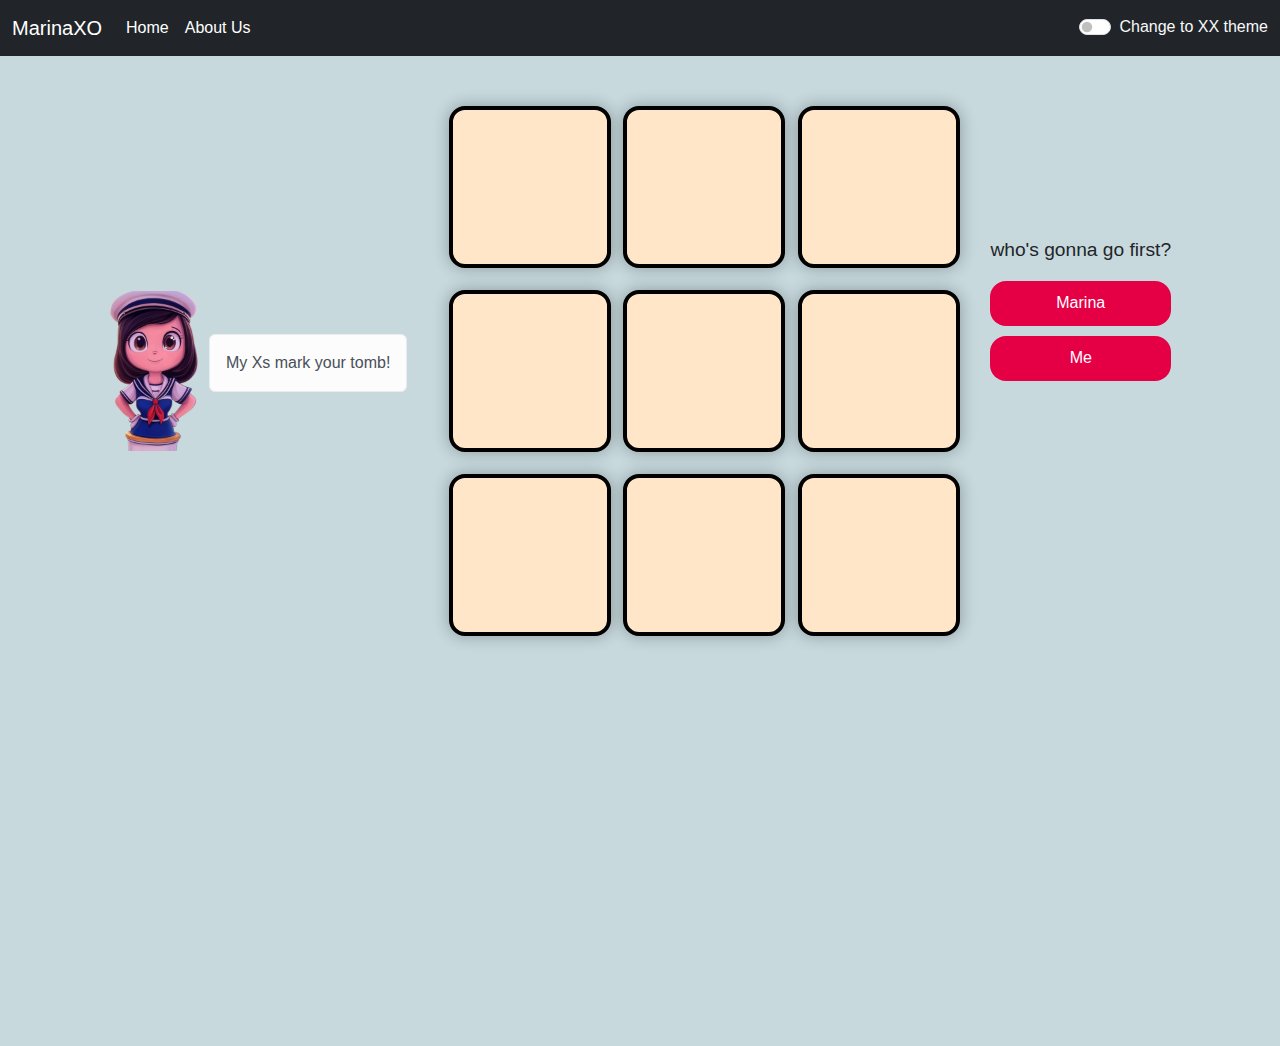
==== index.html @ 4b6fe7fc "secound" ====
<!DOCTYPE html>
<html lang="en">
<head>
    <meta charset="UTF-8">
    <meta name="viewport" content="width=device-width, initial-scale=1.0">
    <title>MarinaXO</title>
</head>
<link rel="stylesheet" href="style.css">
<link href="https://cdn.jsdelivr.net/npm/bootstrap@5.3.3/dist/css/bootstrap.min.css" rel="stylesheet" integrity="sha384-QWTKZyjpPEjISv5WaRU9OFeRpok6YctnYmDr5pNlyT2bRjXh0JMhjY6hW+ALEwIH" crossorigin="anonymous">
<body>
    <nav class="navbar navbar-expand-lg navbar-dark  bg-dark">
        <div class="container-fluid">
          <a class="navbar-brand" href="#">MarinaXO</a>
          <button class="navbar-toggler" type="button" data-bs-toggle="collapse" data-bs-target="#navbarSupportedContent" aria-controls="navbarSupportedContent" aria-expanded="false" aria-label="Toggle navigation">
            <span class="navbar-toggler-icon"></span>
          </button>
          <div class="collapse navbar-collapse" id="navbarSupportedContent">
            <ul class="navbar-nav me-auto mb-2 mb-lg-0">
              <li class="nav-item">
                <a class="nav-link active" aria-current="page" href="">Home</a>
              </li>
              <li class="nav-item">
                <a class="nav-link active" aria-current="page" href="#">About Us</a>
              </li>
            </ul>
            <div class="themebutton"><div class="form-check form-switch text-light ">
                <input class="form-check-input" type="checkbox" role="switch" id="flexSwitchCheckDefault">
                <label class="form-check-label " for="flexSwitchCheckDefault">Change to XX theme</label>
              </div>
            </div>
          </div>
          
        </div>
        
      </nav>
      <div class="body">
        <div class="container">
            <img class="image" src="image1.png" alt="">
            <div  class="alert alert-light" role="alert">
              
               
            </div>
            
            <div class="playarea">
            
                <button id="box" class="box0"></button>
                <button id="box" class="box1"></button>
                <button id="box" class="box2"></button>
                <button id="box" class="box3"></button>
                <button id="box" class="box4"></button>
                <button id="box" class="box5"></button>
                <button id="box" class="box6"></button>
                <button id="box" class="box7"></button>
                <button id="box" class="box8"></button>
        </div>
              <div class="turndecide">
              <p class="headingturn"> who's gonna go first?</p>
              <button class="computer">Marina</button>
              <button class="me">Me</button>
            </div>
            <div class="resultarea">
              <p class="result"></p>
              <button class="playagain">play again</button>
            </div>
    </div>
   
</div>


<script src="script.js"></script>
<script src="bestmoveX.js"></script>
<script src="bestmoveO.js"></script>
<script src="dialogues.js"></script>
<script src="https://cdn.jsdelivr.net/npm/bootstrap@5.3.3/dist/js/bootstrap.bundle.min.js" integrity="sha384-YvpcrYf0tY3lHB60NNkmXc5s9fDVZLESaAA55NDzOxhy9GkcIdslK1eN7N6jIeHz" crossorigin="anonymous"></script>
</body>
</html>
---- style.css ----
*{
    margin: 0;
    padding: 0;
    font-family: 'Trebuchet MS', 'Lucida Sans Unicode', 'Lucida Grande', 'Lucida Sans', Arial, sans-serif;
     
}

.body {
   background-color: #C7D9DD;
   height: 110vh;
   
}
.container{
    
    height: 70vh;
    /* border: 1px solid black; */
    justify-content: center;
    align-items: center;
    display: flex;
    flex-wrap: wrap;
}

.playarea{
    height: 60vmin;
    /* border: 1px solid black; */
    width: 60vmin;
    display: flex;
    flex-wrap: wrap;
    justify-content: center;
    align-items: center;
    gap: 1.4vmin;
    /* position: relative; */
}


 #box{
    height: 18vmin;
    width: 18vmin;
    border: 4px solid black;
    border-radius: 1rem;
    background-color:#FFE6C9;
    box-shadow: 0 0 1rem rgba(0,0,0,0.3);
    font-size: 10vmin;
    color: #b0413e;
    justify-content: center;
    align-items: center;
    display: flex;
    font-weight: 1000;

} 
.image{
    /* height: 1%; */
    width: 10vh;
    margin-right: 10px;
    margin-bottom: 0;
    /* position: absolute;
    top: 10vh; */
}
.turndecide{
    /* border: 1px solid black; */
    height: 30vmin;
    /* width: 18vmin; */
    margin-left: 1rem;
    display: block;
    align-items: center;
    justify-self: center;
}
.headingturn{
   font-size: larger;
}
.computer,.me{
    height: 5vh;
    width: 100%;
    margin-bottom: 10px;
    border-radius: 1rem;
    background-color:#E50046 ;
    color: #fff;
    border: none;
    /* font-size: x-large; */
    
}
.alert
{
    max-width: 15rem;
    margin-right: 3vmin;
}
.resultarea{
   
    margin: 0;
    padding: 0;
    font-size: xx-large;
    color: green;
    justify-content: center;
    align-items: center;
    display: none;
}
.playagain{
background-color: #E50046;
color: white;
border-radius: 1rem;
text-transform: capitalize;
height: 7vh;
width: 30vh;
border: 0;

}
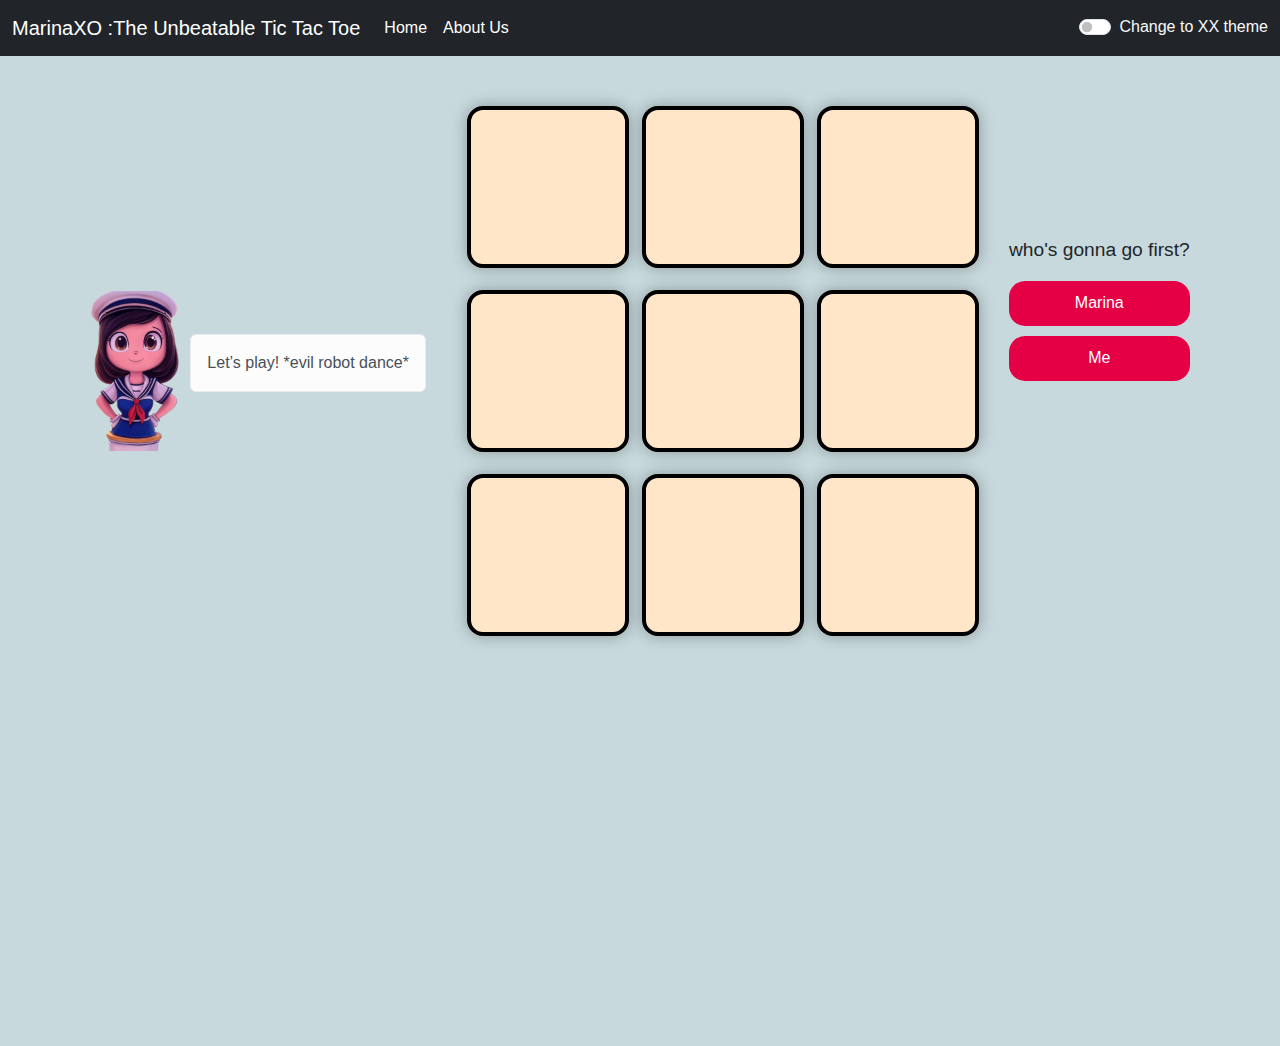
==== commit 1a565c31: "changes" ====
--- a/index.html
+++ b/index.html
@@ -10,7 +10,7 @@
 <body>
     <nav class="navbar navbar-expand-lg navbar-dark  bg-dark">
         <div class="container-fluid">
-          <a class="navbar-brand" href="#">MarinaXO</a>
+          <a class="navbar-brand" href="">MarinaXO :The Unbeatable Tic Tac Toe</a>
           <button class="navbar-toggler" type="button" data-bs-toggle="collapse" data-bs-target="#navbarSupportedContent" aria-controls="navbarSupportedContent" aria-expanded="false" aria-label="Toggle navigation">
             <span class="navbar-toggler-icon"></span>
           </button>
@@ -20,7 +20,7 @@
                 <a class="nav-link active" aria-current="page" href="">Home</a>
               </li>
               <li class="nav-item">
-                <a class="nav-link active" aria-current="page" href="#">About Us</a>
+                <a class="nav-link active" aria-current="page" href="about.html">About Us</a>
               </li>
             </ul>
             <div class="themebutton"><div class="form-check form-switch text-light ">
--- a/style.css
+++ b/style.css
@@ -104,3 +104,6 @@
 border: 0;
 
 }
+.result{
+    margin-left: 1rem;
+}